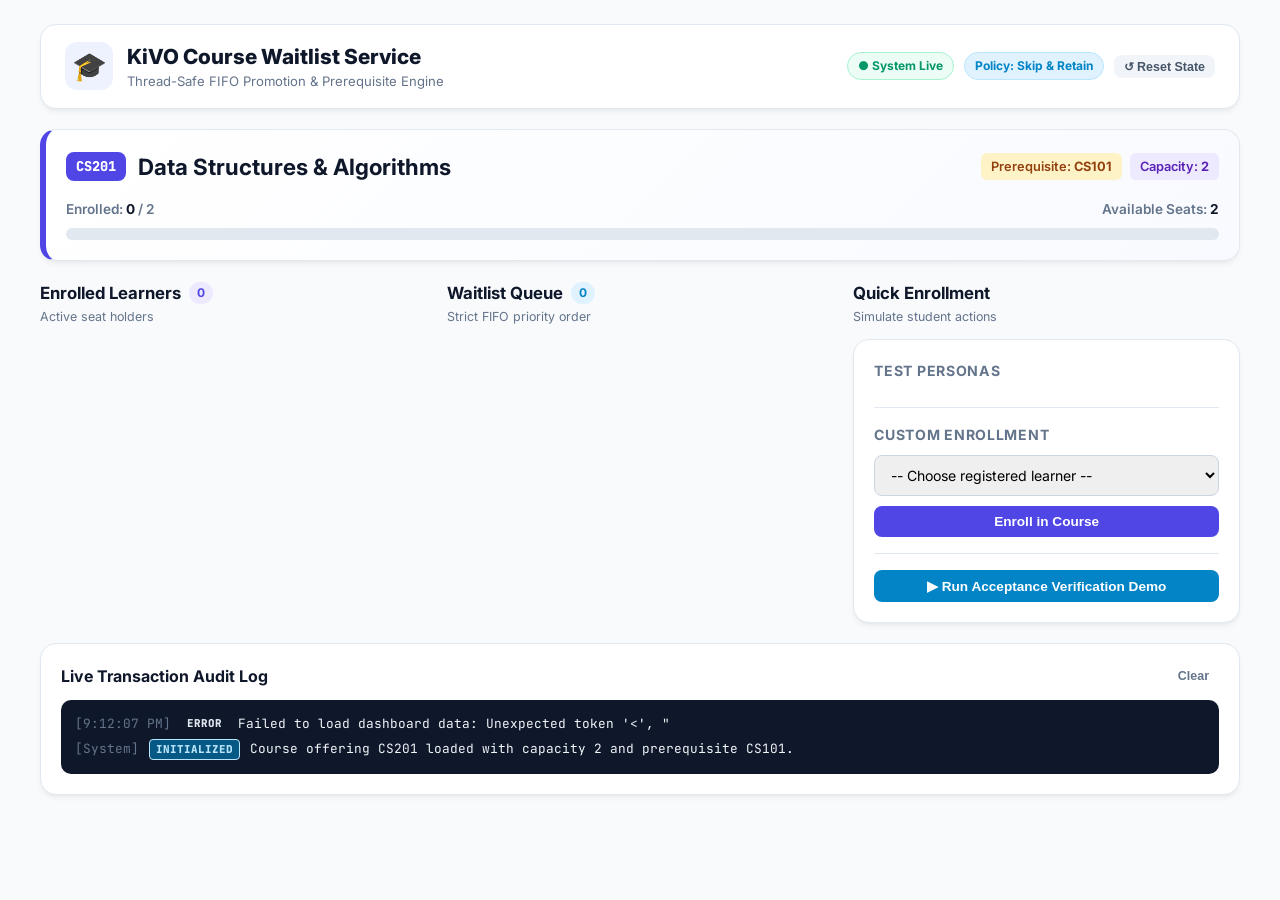
==== src/main/resources/static/index.html @ 7d2a57d2 "feat: complete Java Fullstack Spring Boot implementation with REST API, UI, and JUnit 5 tests" ====
<!DOCTYPE html>
<html lang="en">
<head>
    <meta charset="UTF-8">
    <meta name="viewport" content="width=device-width, initial-scale=1.0">
    <title>Course Waitlist Management — Fullstack Service</title>
    <link rel="stylesheet" href="style.css">
    <link rel="preconnect" href="https://fonts.googleapis.com">
    <link rel="preconnect" href="https://fonts.gstatic.com" crossorigin>
    <link href="https://fonts.googleapis.com/css2?family=Inter:wght@400;500;600;700;800&family=JetBrains+Mono:wght@400;600&display=swap" rel="stylesheet">
</head>
<body>
    <div class="app-container">
        <!-- Top Navigation -->
        <header class="app-header">
            <div class="header-left">
                <div class="logo-badge">🎓</div>
                <div>
                    <h1>KiVO Course Waitlist Service</h1>
                    <p class="subtitle">Thread-Safe FIFO Promotion & Prerequisite Engine</p>
                </div>
            </div>
            <div class="header-right">
                <span class="badge badge-pulse">● System Live</span>
                <span class="badge badge-info" id="policy-badge">Policy: Skip & Retain</span>
                <button class="btn btn-secondary btn-sm" id="btn-reset">↺ Reset State</button>
            </div>
        </header>

        <!-- Course Offering Hero Card -->
        <section class="card course-hero">
            <div class="course-meta">
                <div class="course-title-group">
                    <span class="course-code" id="course-id">CS201</span>
                    <h2 id="course-title">Data Structures & Algorithms</h2>
                </div>
                <div class="course-tags">
                    <span class="tag tag-prereq">Prerequisite: <strong id="course-prereq">CS101</strong></span>
                    <span class="tag tag-cap">Capacity: <strong id="course-capacity">2</strong></span>
                </div>
            </div>

            <!-- Capacity Progress Bar -->
            <div class="capacity-meter">
                <div class="meter-labels">
                    <span>Enrolled: <strong id="enrolled-count">0</strong> / <span id="capacity-total">2</span></span>
                    <span>Available Seats: <strong id="available-seats">2</strong></span>
                </div>
                <div class="progress-track">
                    <div class="progress-fill" id="capacity-fill" style="width: 0%"></div>
                </div>
            </div>
        </section>

        <!-- Main 3-Column Layout -->
        <div class="dashboard-grid">
            <!-- 1. Enrolled Column -->
            <div class="dashboard-col">
                <div class="col-header">
                    <h3>Enrolled Learners <span class="counter-bubble" id="enrolled-bubble">0</span></h3>
                    <span class="col-sub">Active seat holders</span>
                </div>
                <div class="card-list" id="enrolled-list">
                    <!-- Populated dynamically -->
                </div>
            </div>

            <!-- 2. Waitlist Column -->
            <div class="dashboard-col">
                <div class="col-header">
                    <h3>Waitlist Queue <span class="counter-bubble counter-waitlist" id="waitlist-bubble">0</span></h3>
                    <span class="col-sub">Strict FIFO priority order</span>
                </div>
                <div class="card-list" id="waitlist-list">
                    <!-- Populated dynamically -->
                </div>
            </div>

            <!-- 3. Actions & Personas Column -->
            <div class="dashboard-col">
                <div class="col-header">
                    <h3>Quick Enrollment</h3>
                    <span class="col-sub">Simulate student actions</span>
                </div>

                <div class="card action-card">
                    <h4>Test Personas</h4>
                    <div class="persona-buttons" id="persona-buttons">
                        <!-- Buttons populated dynamically -->
                    </div>

                    <hr class="divider">

                    <h4>Custom Enrollment</h4>
                    <form id="custom-enroll-form" class="custom-form">
                        <select id="learner-select" class="form-input">
                            <option value="">-- Choose registered learner --</option>
                        </select>
                        <button type="submit" class="btn btn-primary btn-block">Enroll in Course</button>
                    </form>

                    <hr class="divider">

                    <button class="btn btn-accent btn-block" id="btn-run-acceptance-demo">
                        ▶ Run Acceptance Verification Demo
                    </button>
                </div>
            </div>
        </div>

        <!-- Audit & Event Trail -->
        <section class="card audit-section">
            <div class="audit-header">
                <h3>Live Transaction Audit Log</h3>
                <button class="btn btn-ghost btn-sm" id="btn-clear-log">Clear</button>
            </div>
            <div class="audit-stream" id="audit-stream">
                <div class="log-entry log-info">
                    <span class="log-time">[System]</span>
                    <span class="log-badge badge-info">INITIALIZED</span>
                    <span class="log-msg">Course offering CS201 loaded with capacity 2 and prerequisite CS101.</span>
                </div>
            </div>
        </section>
    </div>

    <script src="app.js"></script>
</body>
</html>
---- src/main/resources/static/style.css ----
:root {
    --bg-main: #f8fafc;
    --card-bg: #ffffff;
    --border-color: #e2e8f0;
    --primary: #4f46e5;
    --primary-hover: #4338ca;
    --accent: #0ea5e9;
    --accent-hover: #0284c7;
    --success: #10b981;
    --success-bg: #ecfdf5;
    --warning: #f59e0b;
    --warning-bg: #fffbeb;
    --danger: #ef4444;
    --danger-bg: #fef2f2;
    --text-primary: #0f172a;
    --text-muted: #64748b;
    --radius-lg: 16px;
    --radius-md: 10px;
    --shadow: 0 4px 6px -1px rgba(0, 0, 0, 0.05), 0 2px 4px -2px rgba(0, 0, 0, 0.05);
}

* {
    box-sizing: border-box;
    margin: 0;
    padding: 0;
}

body {
    font-family: 'Inter', -apple-system, BlinkMacSystemFont, sans-serif;
    background-color: var(--bg-main);
    color: var(--text-primary);
    line-height: 1.5;
    padding: 24px;
}

.app-container {
    max-width: 1200px;
    margin: 0 auto;
    display: flex;
    flex-direction: column;
    gap: 20px;
}

/* Header */
.app-header {
    display: flex;
    justify-content: space-between;
    align-items: center;
    padding: 16px 24px;
    background: var(--card-bg);
    border-radius: var(--radius-lg);
    border: 1px solid var(--border-color);
    box-shadow: var(--shadow);
}

.header-left {
    display: flex;
    align-items: center;
    gap: 14px;
}

.logo-badge {
    font-size: 28px;
    background: #eef2ff;
    width: 48px;
    height: 48px;
    display: flex;
    align-items: center;
    justify-content: center;
    border-radius: 12px;
}

.app-header h1 {
    font-size: 1.3rem;
    font-weight: 800;
    color: var(--text-primary);
}

.subtitle {
    font-size: 0.82rem;
    color: var(--text-muted);
}

.header-right {
    display: flex;
    align-items: center;
    gap: 10px;
}

/* Badges */
.badge {
    font-size: 0.75rem;
    font-weight: 700;
    padding: 4px 10px;
    border-radius: 9999px;
    display: inline-flex;
    align-items: center;
}

.badge-pulse {
    background: #ecfdf5;
    color: #059669;
    border: 1px solid #a7f3d0;
}

.badge-info {
    background: #e0f2fe;
    color: #0284c7;
    border: 1px solid #bae6fd;
}

.badge-success {
    background: var(--success-bg);
    color: var(--success);
}

.badge-danger {
    background: var(--danger-bg);
    color: var(--danger);
}

.badge-warning {
    background: var(--warning-bg);
    color: var(--warning);
}

/* Card */
.card {
    background: var(--card-bg);
    border-radius: var(--radius-lg);
    border: 1px solid var(--border-color);
    padding: 20px;
    box-shadow: var(--shadow);
}

/* Course Hero */
.course-hero {
    display: flex;
    flex-direction: column;
    gap: 16px;
    background: linear-gradient(135deg, #ffffff 0%, #f8faff 100%);
    border-left: 6px solid var(--primary);
}

.course-meta {
    display: flex;
    justify-content: space-between;
    align-items: center;
    flex-wrap: wrap;
    gap: 12px;
}

.course-title-group {
    display: flex;
    align-items: center;
    gap: 12px;
}

.course-code {
    background: var(--primary);
    color: white;
    font-size: 0.85rem;
    font-weight: 800;
    padding: 4px 10px;
    border-radius: 8px;
    font-family: 'JetBrains Mono', monospace;
}

.course-title-group h2 {
    font-size: 1.4rem;
    font-weight: 700;
}

.course-tags {
    display: flex;
    gap: 8px;
}

.tag {
    font-size: 0.8rem;
    padding: 4px 10px;
    border-radius: 6px;
    font-weight: 600;
}

.tag-prereq {
    background: #fef3c7;
    color: #92400e;
}

.tag-cap {
    background: #ede9fe;
    color: #5b21b6;
}

/* Capacity Meter */
.capacity-meter {
    display: flex;
    flex-direction: column;
    gap: 8px;
}

.meter-labels {
    display: flex;
    justify-content: space-between;
    font-size: 0.85rem;
    font-weight: 600;
    color: var(--text-muted);
}

.meter-labels strong {
    color: var(--text-primary);
}

.progress-track {
    height: 12px;
    background: #e2e8f0;
    border-radius: 9999px;
    overflow: hidden;
}

.progress-fill {
    height: 100%;
    background: linear-gradient(90deg, #10b981, #0ea5e9);
    border-radius: 9999px;
    transition: width 0.4s ease;
}

/* Dashboard Grid */
.dashboard-grid {
    display: grid;
    grid-template-columns: repeat(3, 1fr);
    gap: 20px;
}

@media (max-width: 900px) {
    .dashboard-grid {
        grid-template-columns: 1fr;
    }
}

.dashboard-col {
    display: flex;
    flex-direction: column;
    gap: 12px;
}

.col-header {
    display: flex;
    flex-direction: column;
    gap: 2px;
}

.col-header h3 {
    font-size: 1.05rem;
    font-weight: 700;
    display: flex;
    align-items: center;
    gap: 8px;
}

.counter-bubble {
    font-size: 0.75rem;
    background: #ede9fe;
    color: var(--primary);
    padding: 2px 8px;
    border-radius: 9999px;
}

.counter-waitlist {
    background: #e0f2fe;
    color: #0284c7;
}

.col-sub {
    font-size: 0.78rem;
    color: var(--text-muted);
}

/* Card Lists */
.card-list {
    display: flex;
    flex-direction: column;
    gap: 10px;
    min-height: 240px;
}

.student-card {
    background: white;
    border: 1px solid var(--border-color);
    border-radius: var(--radius-md);
    padding: 12px 14px;
    display: flex;
    justify-content: space-between;
    align-items: center;
    box-shadow: 0 1px 3px rgba(0,0,0,0.04);
    animation: fadeIn 0.3s ease;
}

@keyframes fadeIn {
    from { opacity: 0; transform: translateY(4px); }
    to { opacity: 1; transform: translateY(0); }
}

.student-info {
    display: flex;
    flex-direction: column;
    gap: 2px;
}

.student-name-row {
    display: flex;
    align-items: center;
    gap: 8px;
}

.student-name {
    font-weight: 700;
    font-size: 0.92rem;
}

.seat-tag {
    font-size: 0.7rem;
    font-weight: 800;
    background: #e0f2fe;
    color: #0369a1;
    padding: 2px 6px;
    border-radius: 4px;
}

.rank-tag {
    font-size: 0.7rem;
    font-weight: 800;
    background: #ede9fe;
    color: #6d28d9;
    padding: 2px 6px;
    border-radius: 4px;
}

.student-id {
    font-family: 'JetBrains Mono', monospace;
    font-size: 0.75rem;
    color: var(--text-muted);
}

.student-prereqs {
    font-size: 0.72rem;
    color: #059669;
    font-weight: 600;
}

.student-prereqs.missing {
    color: #dc2626;
}

.empty-state {
    display: flex;
    flex-direction: column;
    align-items: center;
    justify-content: center;
    border: 2px dashed #cbd5e1;
    border-radius: var(--radius-md);
    padding: 30px;
    color: var(--text-muted);
    font-size: 0.85rem;
    text-align: center;
    height: 100%;
}

/* Action Card */
.action-card h4 {
    font-size: 0.88rem;
    font-weight: 700;
    color: var(--text-muted);
    margin-bottom: 10px;
    text-transform: uppercase;
    letter-spacing: 0.05em;
}

.persona-buttons {
    display: flex;
    flex-direction: column;
    gap: 8px;
}

.persona-btn {
    display: flex;
    justify-content: space-between;
    align-items: center;
    background: #f8fafc;
    border: 1px solid #cbd5e1;
    border-radius: 8px;
    padding: 8px 12px;
    cursor: pointer;
    font-size: 0.84rem;
    font-weight: 600;
    transition: all 0.15s ease;
}

.persona-btn:hover {
    background: #eef2ff;
    border-color: #818cf8;
}

.persona-meta {
    font-size: 0.72rem;
    font-weight: 500;
    color: var(--text-muted);
}

.divider {
    border: none;
    height: 1px;
    background: var(--border-color);
    margin: 16px 0;
}

.custom-form {
    display: flex;
    flex-direction: column;
    gap: 10px;
}

.form-input {
    width: 100%;
    padding: 10px 12px;
    border-radius: 8px;
    border: 1px solid #cbd5e1;
    font-size: 0.88rem;
    font-family: inherit;
}

/* Buttons */
.btn {
    border: none;
    border-radius: 8px;
    padding: 8px 16px;
    font-size: 0.85rem;
    font-weight: 600;
    cursor: pointer;
    transition: background-color 0.15s ease;
    display: inline-flex;
    align-items: center;
    justify-content: center;
    gap: 6px;
}

.btn-sm {
    padding: 4px 10px;
    font-size: 0.78rem;
}

.btn-block {
    width: 100%;
}

.btn-primary {
    background: var(--primary);
    color: white;
}
.btn-primary:hover { background: var(--primary-hover); }

.btn-secondary {
    background: #f1f5f9;
    color: #475569;
}
.btn-secondary:hover { background: #e2e8f0; }

.btn-accent {
    background: #0284c7;
    color: white;
}
.btn-accent:hover { background: #0369a1; }

.btn-danger {
    background: #fee2e2;
    color: #b91c1c;
    border: 1px solid #fca5a5;
}
.btn-danger:hover { background: #fecaca; }

.btn-ghost {
    background: transparent;
    color: var(--text-muted);
}
.btn-ghost:hover { background: #f1f5f9; }

/* Audit Section */
.audit-section {
    display: flex;
    flex-direction: column;
    gap: 12px;
}

.audit-header {
    display: flex;
    justify-content: space-between;
    align-items: center;
}

.audit-header h3 {
    font-size: 1rem;
    font-weight: 700;
}

.audit-stream {
    background: #0f172a;
    color: #e2e8f0;
    border-radius: var(--radius-md);
    padding: 14px;
    font-family: 'JetBrains Mono', monospace;
    font-size: 0.8rem;
    max-height: 220px;
    overflow-y: auto;
    display: flex;
    flex-direction: column;
    gap: 6px;
}

.log-entry {
    display: flex;
    align-items: flex-start;
    gap: 10px;
}

.log-time {
    color: #64748b;
    flex-shrink: 0;
}

.log-badge {
    font-size: 0.68rem;
    font-weight: 800;
    padding: 1px 6px;
    border-radius: 4px;
    flex-shrink: 0;
}

.log-badge.badge-success { background: #065f46; color: #a7f3d0; }
.log-badge.badge-info { background: #075985; color: #bae6fd; }
.log-badge.badge-warning { background: #78350f; color: #fde68a; }
.log-badge.badge-danger { background: #991b1b; color: #fecaca; }

.log-msg {
    color: #f1f5f9;
}
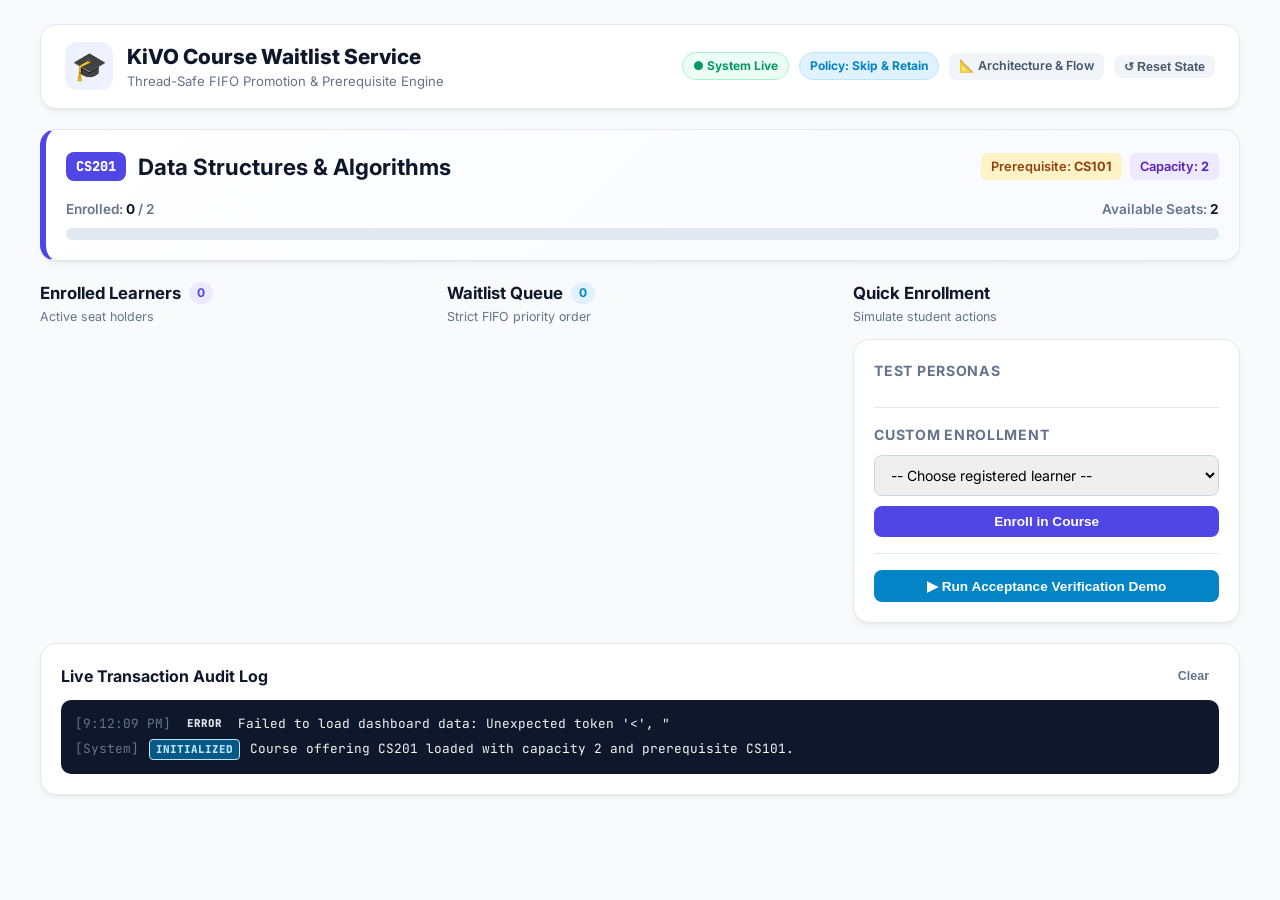
==== commit f62e1449: "feat: upgrade to Spring Boot 4.1.2, add Mermaid sequence diagrams to design spec, and create archite" ====
--- a/src/main/resources/static/index.html
+++ b/src/main/resources/static/index.html
@@ -23,6 +23,7 @@
             <div class="header-right">
                 <span class="badge badge-pulse">● System Live</span>
                 <span class="badge badge-info" id="policy-badge">Policy: Skip & Retain</span>
+                <a href="architecture.html" class="btn btn-secondary btn-sm" style="text-decoration:none;">📐 Architecture & Flow</a>
                 <button class="btn btn-secondary btn-sm" id="btn-reset">↺ Reset State</button>
             </div>
         </header>
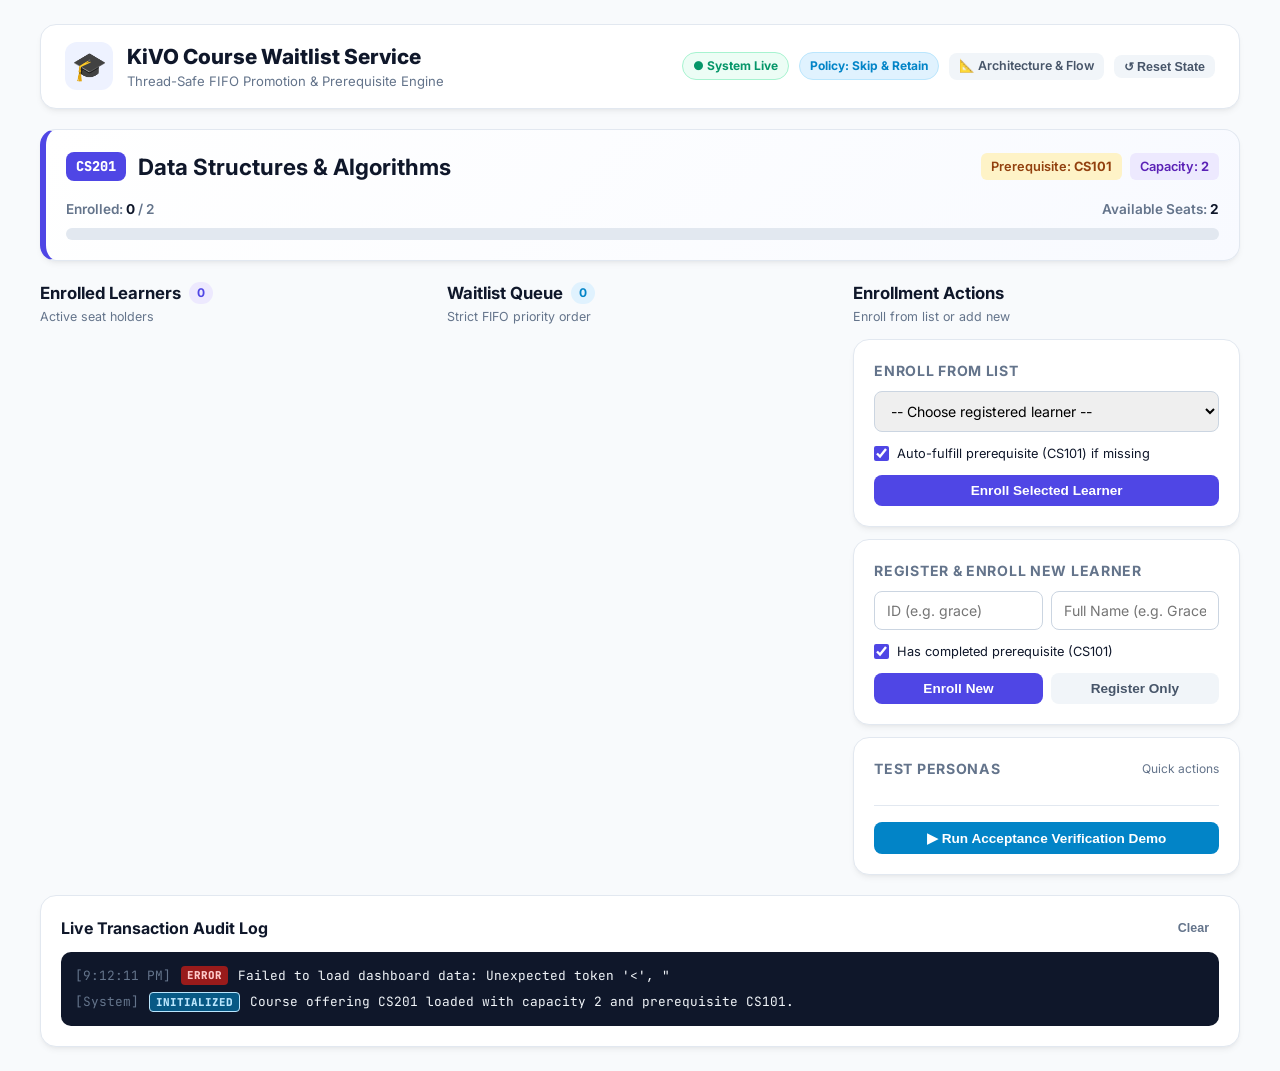
==== commit 6e818c96: "feat: add Enroll New Learner form, auto-fulfill prereq toggle, and individual persona prerequisite m" ====
--- a/src/main/resources/static/index.html
+++ b/src/main/resources/static/index.html
@@ -80,25 +80,53 @@
             <!-- 3. Actions & Personas Column -->
             <div class="dashboard-col">
                 <div class="col-header">
-                    <h3>Quick Enrollment</h3>
-                    <span class="col-sub">Simulate student actions</span>
+                    <h3>Enrollment Actions</h3>
+                    <span class="col-sub">Enroll from list or add new</span>
                 </div>
 
+                <!-- 1. Enroll from List Card -->
                 <div class="card action-card">
-                    <h4>Test Personas</h4>
-                    <div class="persona-buttons" id="persona-buttons">
-                        <!-- Buttons populated dynamically -->
-                    </div>
-
-                    <hr class="divider">
-
-                    <h4>Custom Enrollment</h4>
+                    <h4>Enroll from List</h4>
                     <form id="custom-enroll-form" class="custom-form">
                         <select id="learner-select" class="form-input">
                             <option value="">-- Choose registered learner --</option>
                         </select>
-                        <button type="submit" class="btn btn-primary btn-block">Enroll in Course</button>
+                        <label class="checkbox-row" title="If learner lacks CS101, automatically satisfies prerequisite before submitting enrollment">
+                            <input type="checkbox" id="auto-fulfill-prereq" checked>
+                            <span>Auto-fulfill prerequisite (CS101) if missing</span>
+                        </label>
+                        <button type="submit" class="btn btn-primary btn-block">Enroll Selected Learner</button>
                     </form>
+                </div>
+
+                <!-- 2. Register & Enroll New Learner Card -->
+                <div class="card action-card">
+                    <h4>Register & Enroll New Learner</h4>
+                    <form id="new-learner-form" class="custom-form">
+                        <div class="form-row-2">
+                            <input type="text" id="new-learner-id" class="form-input" placeholder="ID (e.g. grace)" required>
+                            <input type="text" id="new-learner-name" class="form-input" placeholder="Full Name (e.g. Grace Hopper)" required>
+                        </div>
+                        <label class="checkbox-row">
+                            <input type="checkbox" id="new-learner-prereq" checked>
+                            <span>Has completed prerequisite (CS101)</span>
+                        </label>
+                        <div style="display:flex; gap:8px;">
+                            <button type="submit" class="btn btn-primary" style="flex:1;">Enroll New</button>
+                            <button type="button" id="btn-register-only" class="btn btn-secondary" style="flex:1;">Register Only</button>
+                        </div>
+                    </form>
+                </div>
+
+                <!-- 3. Test Personas & Quick Actions Card -->
+                <div class="card action-card">
+                    <div style="display:flex; justify-content:space-between; align-items:center; margin-bottom:10px;">
+                        <h4 style="margin-bottom:0;">Test Personas</h4>
+                        <span style="font-size:0.75rem; color:var(--text-muted);">Quick actions</span>
+                    </div>
+                    <div class="persona-buttons" id="persona-buttons">
+                        <!-- Buttons populated dynamically with Enroll & Prereq toggle -->
+                    </div>
 
                     <hr class="divider">
 
--- a/src/main/resources/static/style.css
+++ b/src/main/resources/static/style.css
@@ -383,6 +383,61 @@
     gap: 8px;
 }
 
+.persona-item {
+    background: #f8fafc;
+    border: 1px solid #cbd5e1;
+    border-radius: 8px;
+    padding: 10px 12px;
+    display: flex;
+    justify-content: space-between;
+    align-items: center;
+    gap: 8px;
+    transition: all 0.15s ease;
+}
+
+.persona-item:hover {
+    background: #f1f5f9;
+    border-color: #94a3b8;
+}
+
+.persona-actions {
+    display: flex;
+    align-items: center;
+    gap: 6px;
+    flex-shrink: 0;
+}
+
+.checkbox-row {
+    display: flex;
+    align-items: center;
+    gap: 8px;
+    font-size: 0.8rem;
+    color: var(--text-primary);
+    cursor: pointer;
+    user-select: none;
+    margin: 2px 0;
+}
+
+.checkbox-row input[type="checkbox"] {
+    width: 15px;
+    height: 15px;
+    accent-color: var(--primary);
+    cursor: pointer;
+}
+
+.form-row-2 {
+    display: grid;
+    grid-template-columns: 1fr 1fr;
+    gap: 8px;
+}
+
+.btn-xs {
+    padding: 3px 8px;
+    font-size: 0.72rem;
+    font-weight: 700;
+    border-radius: 6px;
+}
+
 .persona-btn {
     display: flex;
     justify-content: space-between;
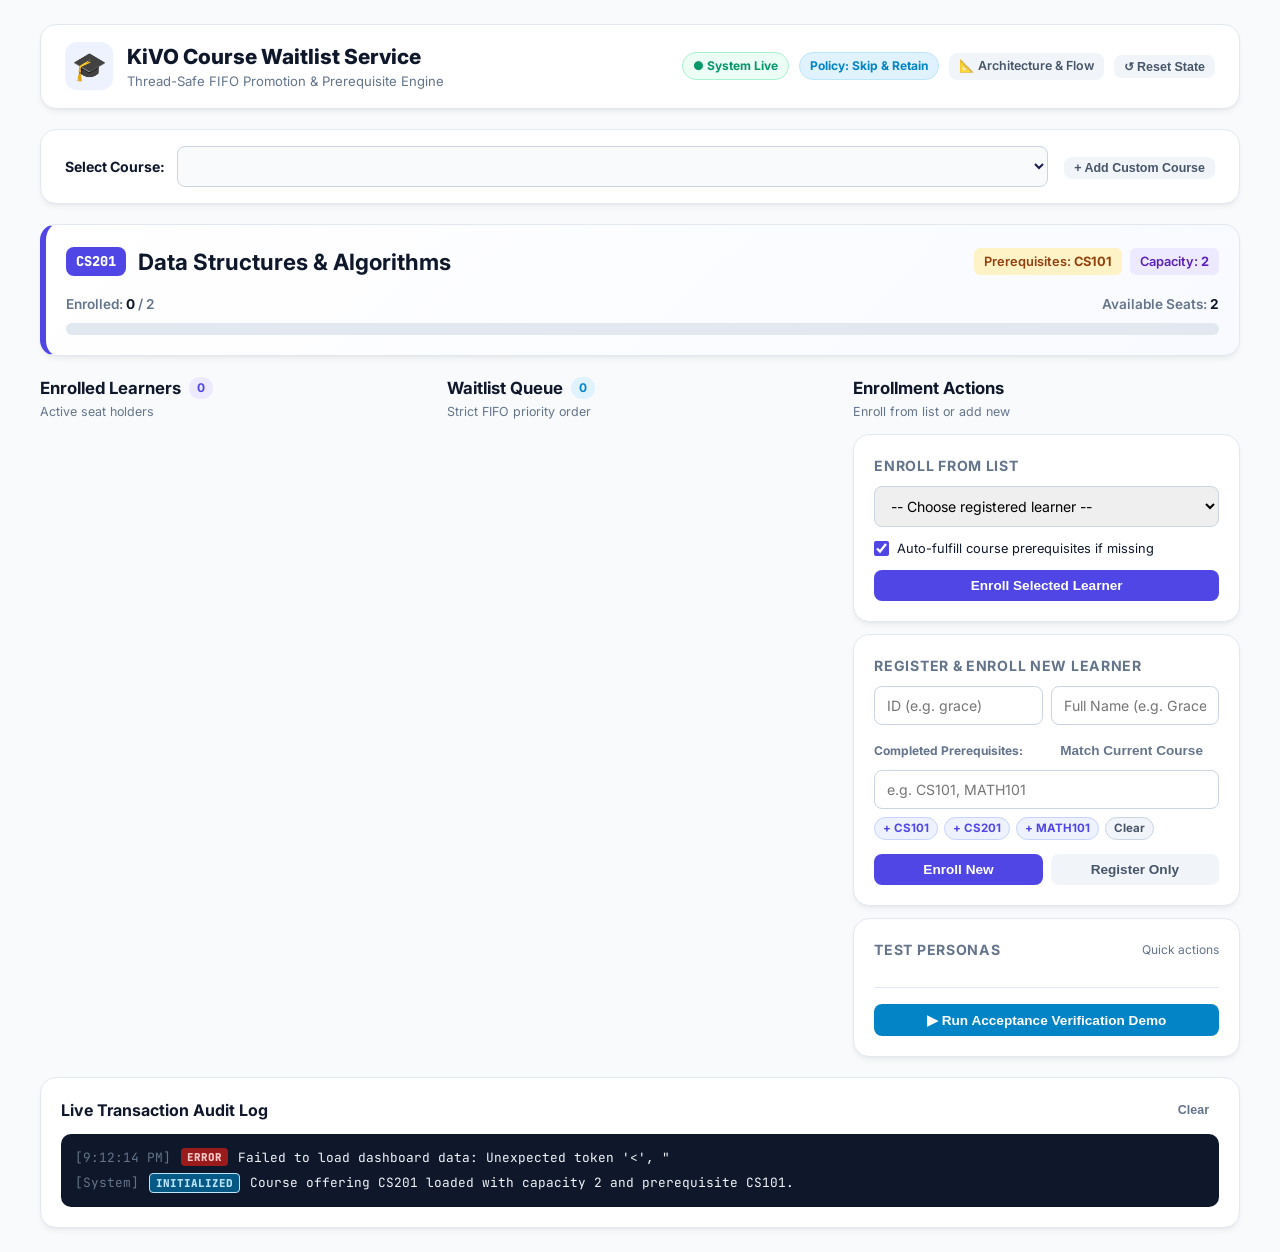
==== commit d3bcd87c: "feat: add multi-course offering catalog switcher, custom course creator, and dynamic prerequisite ma" ====
--- a/src/main/resources/static/index.html
+++ b/src/main/resources/static/index.html
@@ -28,6 +28,36 @@
             </div>
         </header>
 
+        <!-- Course Catalog & Switcher Bar -->
+        <section class="card course-switcher-card">
+            <div class="switcher-row">
+                <div class="switcher-left">
+                    <label for="course-offering-select" class="switcher-label">Select Course:</label>
+                    <select id="course-offering-select" class="form-input offering-dropdown">
+                        <!-- Populated dynamically with all courses from /api/offerings -->
+                    </select>
+                </div>
+                <div class="switcher-right">
+                    <button class="btn btn-secondary btn-sm" id="btn-toggle-new-course">+ Add Custom Course</button>
+                </div>
+            </div>
+
+            <!-- Expandable New Course Form -->
+            <form id="new-course-form" class="new-course-form" style="display:none; margin-top:16px; padding-top:16px; border-top:1px solid var(--border-color);">
+                <div style="font-weight:700; font-size:0.9rem; margin-bottom:8px;">Create New Course Offering</div>
+                <div class="form-row-4">
+                    <input type="text" id="new-course-id" class="form-input" placeholder="Course Code (e.g. AI101)" required>
+                    <input type="text" id="new-course-title" class="form-input" placeholder="Course Title (e.g. Intro to AI)" required>
+                    <input type="number" id="new-course-capacity" class="form-input" placeholder="Capacity" min="1" max="100" value="3" required>
+                    <input type="text" id="new-course-prereqs" class="form-input" placeholder="Prerequisites (e.g. CS101, MATH101)">
+                </div>
+                <div style="display:flex; justify-content:flex-end; gap:8px; margin-top:10px;">
+                    <button type="button" class="btn btn-ghost btn-sm" id="btn-cancel-new-course">Cancel</button>
+                    <button type="submit" class="btn btn-primary btn-sm">Create & Switch Course</button>
+                </div>
+            </form>
+        </section>
+
         <!-- Course Offering Hero Card -->
         <section class="card course-hero">
             <div class="course-meta">
@@ -36,7 +66,7 @@
                     <h2 id="course-title">Data Structures & Algorithms</h2>
                 </div>
                 <div class="course-tags">
-                    <span class="tag tag-prereq">Prerequisite: <strong id="course-prereq">CS101</strong></span>
+                    <span class="tag tag-prereq">Prerequisites: <strong id="course-prereq">CS101</strong></span>
                     <span class="tag tag-cap">Capacity: <strong id="course-capacity">2</strong></span>
                 </div>
             </div>
@@ -91,9 +121,9 @@
                         <select id="learner-select" class="form-input">
                             <option value="">-- Choose registered learner --</option>
                         </select>
-                        <label class="checkbox-row" title="If learner lacks CS101, automatically satisfies prerequisite before submitting enrollment">
+                        <label class="checkbox-row" title="If learner lacks active course prerequisites, automatically satisfies them before submitting enrollment">
                             <input type="checkbox" id="auto-fulfill-prereq" checked>
-                            <span>Auto-fulfill prerequisite (CS101) if missing</span>
+                            <span id="auto-fulfill-label">Auto-fulfill course prerequisites if missing</span>
                         </label>
                         <button type="submit" class="btn btn-primary btn-block">Enroll Selected Learner</button>
                     </form>
@@ -107,11 +137,20 @@
                             <input type="text" id="new-learner-id" class="form-input" placeholder="ID (e.g. grace)" required>
                             <input type="text" id="new-learner-name" class="form-input" placeholder="Full Name (e.g. Grace Hopper)" required>
                         </div>
-                        <label class="checkbox-row">
-                            <input type="checkbox" id="new-learner-prereq" checked>
-                            <span>Has completed prerequisite (CS101)</span>
-                        </label>
-                        <div style="display:flex; gap:8px;">
+                        <div style="display:flex; flex-direction:column; gap:4px;">
+                            <div style="display:flex; justify-content:space-between; align-items:center;">
+                                <label style="font-size:0.75rem; font-weight:700; color:var(--text-muted);">Completed Prerequisites:</label>
+                                <button type="button" class="btn btn-ghost btn-xs" id="btn-match-course-prereqs">Match Current Course</button>
+                            </div>
+                            <input type="text" id="new-learner-completed-courses" class="form-input" placeholder="e.g. CS101, MATH101">
+                            <div class="quick-chip-row" id="quick-prereq-chips">
+                                <span class="chip" onclick="addChipCourse('CS101')">+ CS101</span>
+                                <span class="chip" onclick="addChipCourse('CS201')">+ CS201</span>
+                                <span class="chip" onclick="addChipCourse('MATH101')">+ MATH101</span>
+                                <span class="chip" onclick="addChipCourse('None')" style="background:#f1f5f9; color:#475569; border-color:#cbd5e1;">Clear</span>
+                            </div>
+                        </div>
+                        <div style="display:flex; gap:8px; margin-top:4px;">
                             <button type="submit" class="btn btn-primary" style="flex:1;">Enroll New</button>
                             <button type="button" id="btn-register-only" class="btn btn-secondary" style="flex:1;">Register Only</button>
                         </div>
--- a/src/main/resources/static/style.css
+++ b/src/main/resources/static/style.css
@@ -383,6 +383,85 @@
     gap: 8px;
 }
 
+/* Course Switcher */
+.course-switcher-card {
+    padding: 16px 24px;
+    background: var(--card-bg);
+    border-radius: var(--radius-lg);
+    border: 1px solid var(--border-color);
+    box-shadow: var(--shadow);
+}
+
+.switcher-row {
+    display: flex;
+    justify-content: space-between;
+    align-items: center;
+    gap: 16px;
+    flex-wrap: wrap;
+}
+
+.switcher-left {
+    display: flex;
+    align-items: center;
+    gap: 12px;
+    flex: 1;
+    min-width: 280px;
+}
+
+.switcher-label {
+    font-size: 0.88rem;
+    font-weight: 700;
+    color: var(--text-primary);
+    white-space: nowrap;
+}
+
+.offering-dropdown {
+    font-size: 0.92rem;
+    font-weight: 600;
+    background: #f8fafc;
+    border-color: #818cf8;
+    color: #1e1b4b;
+    padding: 8px 14px;
+    cursor: pointer;
+}
+
+.form-row-4 {
+    display: grid;
+    grid-template-columns: 1fr 2fr 1fr 2fr;
+    gap: 8px;
+}
+
+@media (max-width: 768px) {
+    .form-row-4 {
+        grid-template-columns: 1fr;
+    }
+}
+
+.quick-chip-row {
+    display: flex;
+    gap: 6px;
+    flex-wrap: wrap;
+    margin-top: 4px;
+}
+
+.chip {
+    background: #eef2ff;
+    color: #4f46e5;
+    border: 1px solid #c7d2fe;
+    font-size: 0.72rem;
+    font-weight: 700;
+    padding: 2px 8px;
+    border-radius: 9999px;
+    cursor: pointer;
+    user-select: none;
+    transition: all 0.15s ease;
+}
+
+.chip:hover {
+    background: #4f46e5;
+    color: #ffffff;
+}
+
 .persona-item {
     background: #f8fafc;
     border: 1px solid #cbd5e1;
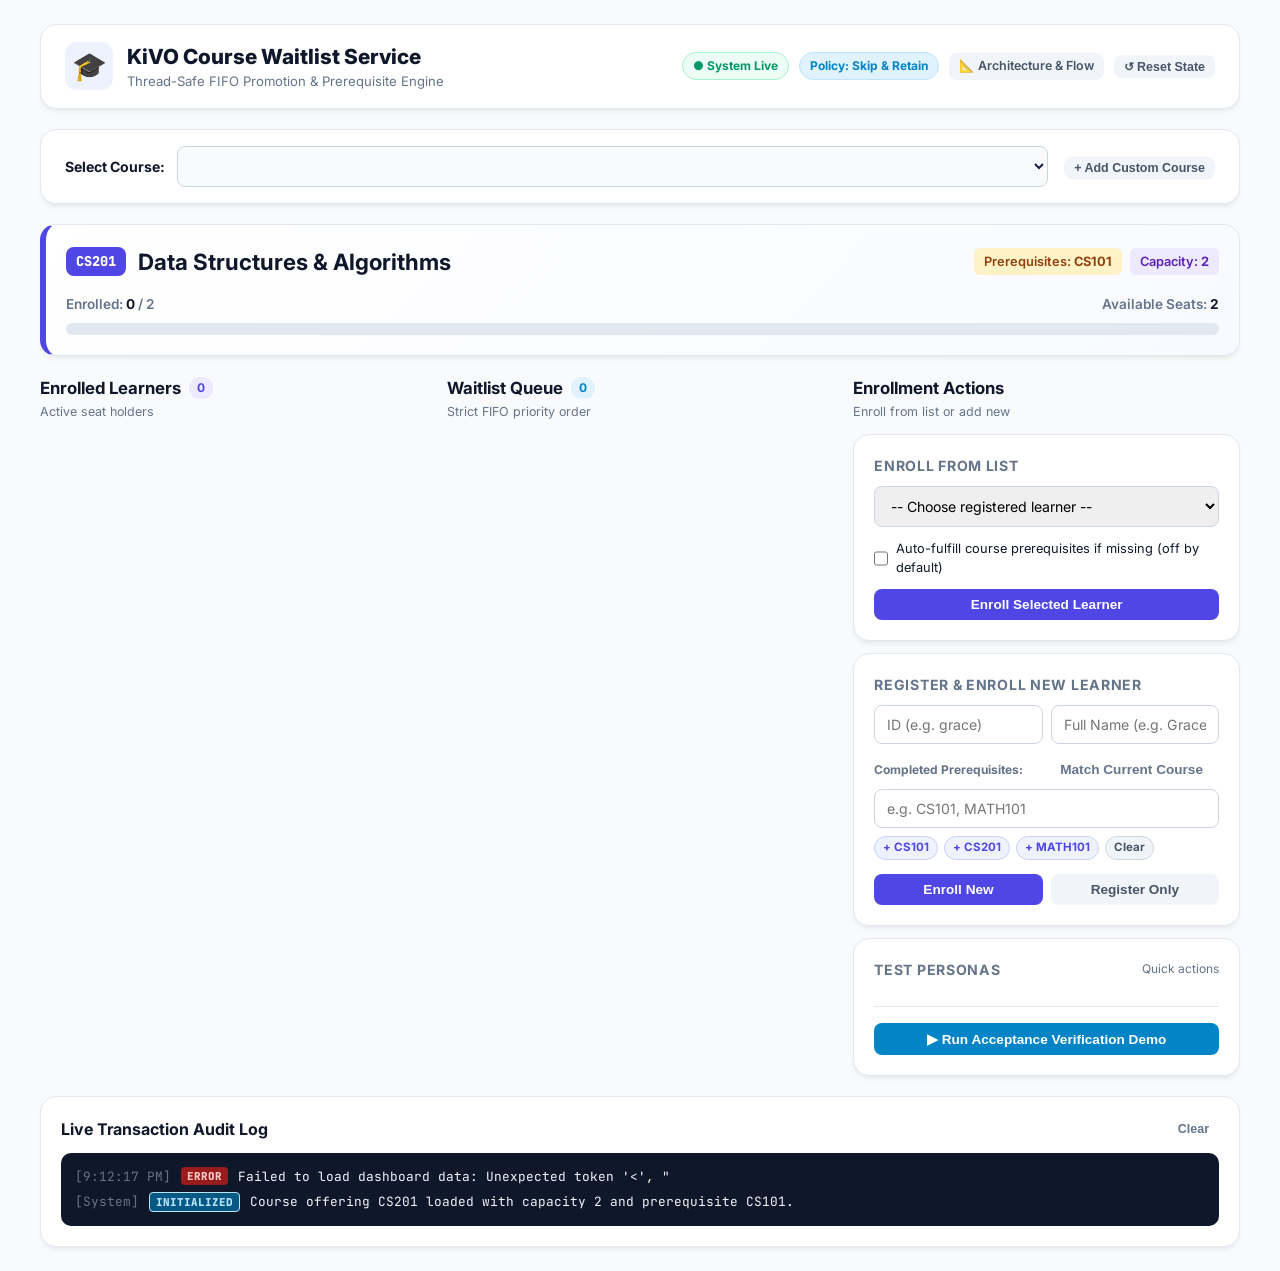
==== commit 4d55ffcd: "fix(ui): uncheck auto-fulfill prerequisites checkbox by default and reset learners on reset" ====
--- a/src/main/resources/static/index.html
+++ b/src/main/resources/static/index.html
@@ -121,9 +121,9 @@
                         <select id="learner-select" class="form-input">
                             <option value="">-- Choose registered learner --</option>
                         </select>
-                        <label class="checkbox-row" title="If learner lacks active course prerequisites, automatically satisfies them before submitting enrollment">
-                            <input type="checkbox" id="auto-fulfill-prereq" checked>
-                            <span id="auto-fulfill-label">Auto-fulfill course prerequisites if missing</span>
+                        <label class="checkbox-row" title="If checked, automatically satisfies missing course prerequisites before submitting enrollment">
+                            <input type="checkbox" id="auto-fulfill-prereq">
+                            <span id="auto-fulfill-label">Auto-fulfill course prerequisites if missing (off by default)</span>
                         </label>
                         <button type="submit" class="btn btn-primary btn-block">Enroll Selected Learner</button>
                     </form>
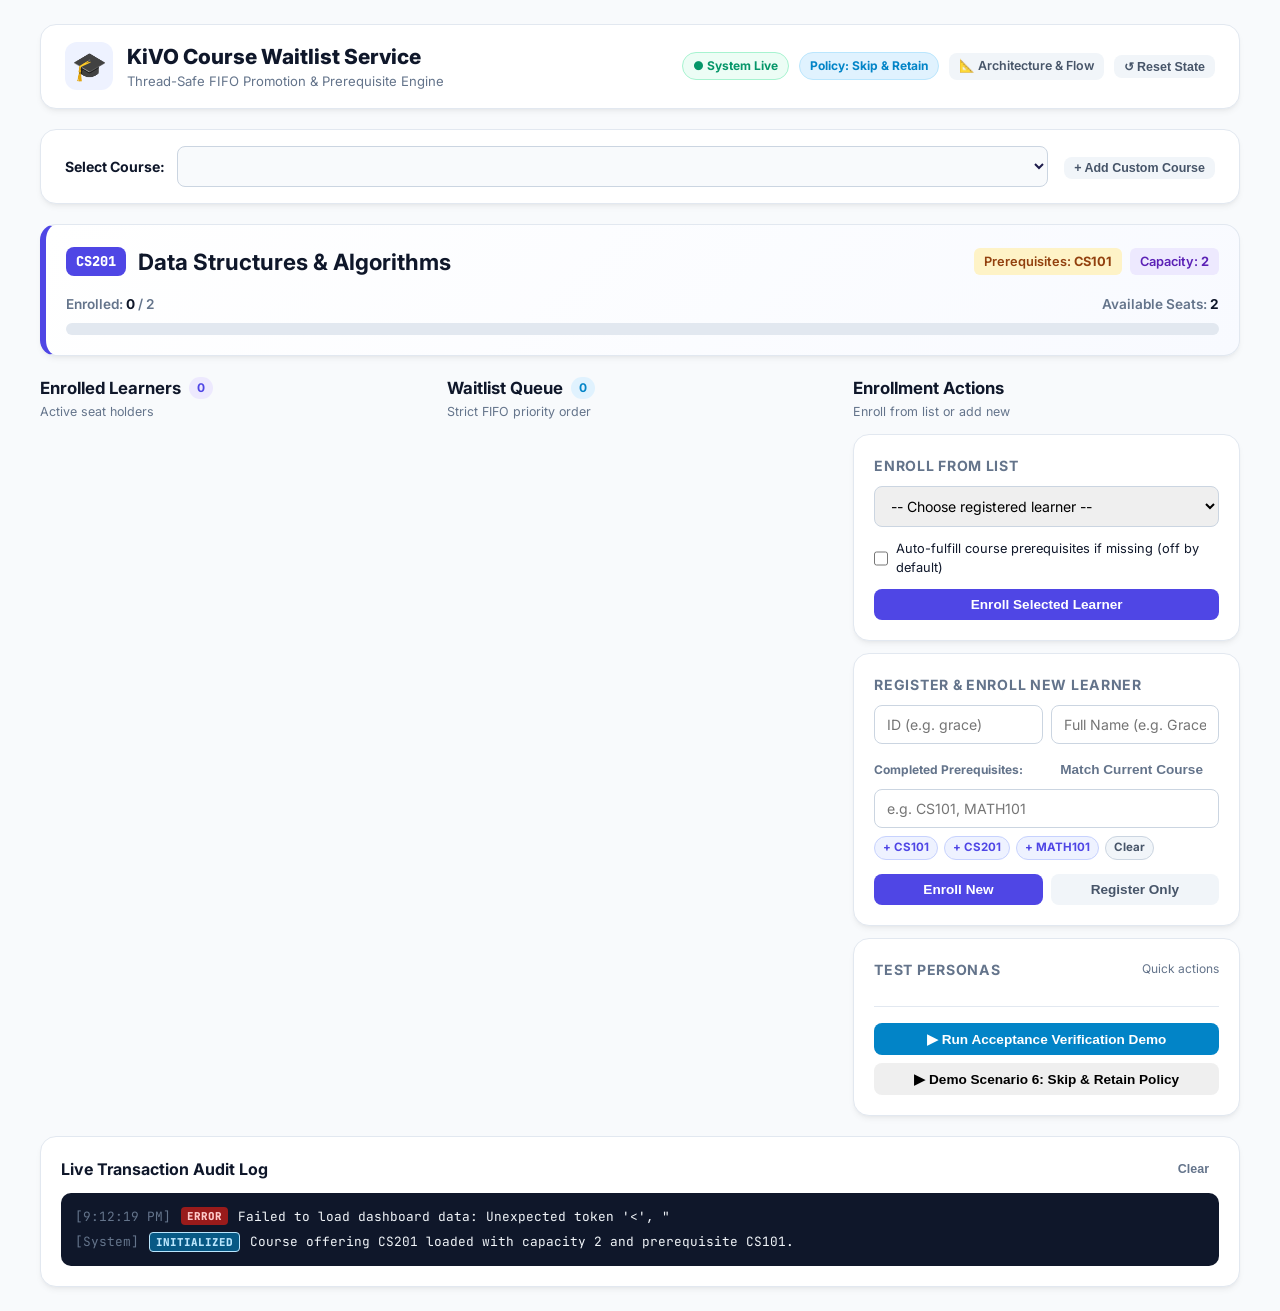
==== commit aa740f49: "feat: add direct waitlist pending prerequisite action and 1-click skip-and-retain demo" ====
--- a/src/main/resources/static/index.html
+++ b/src/main/resources/static/index.html
@@ -172,6 +172,9 @@
                     <button class="btn btn-accent btn-block" id="btn-run-acceptance-demo">
                         ▶ Run Acceptance Verification Demo
                     </button>
+                    <button class="btn btn-warning btn-block" id="btn-run-skip-demo" style="margin-top:8px;">
+                        ▶ Demo Scenario 6: Skip & Retain Policy
+                    </button>
                 </div>
             </div>
         </div>
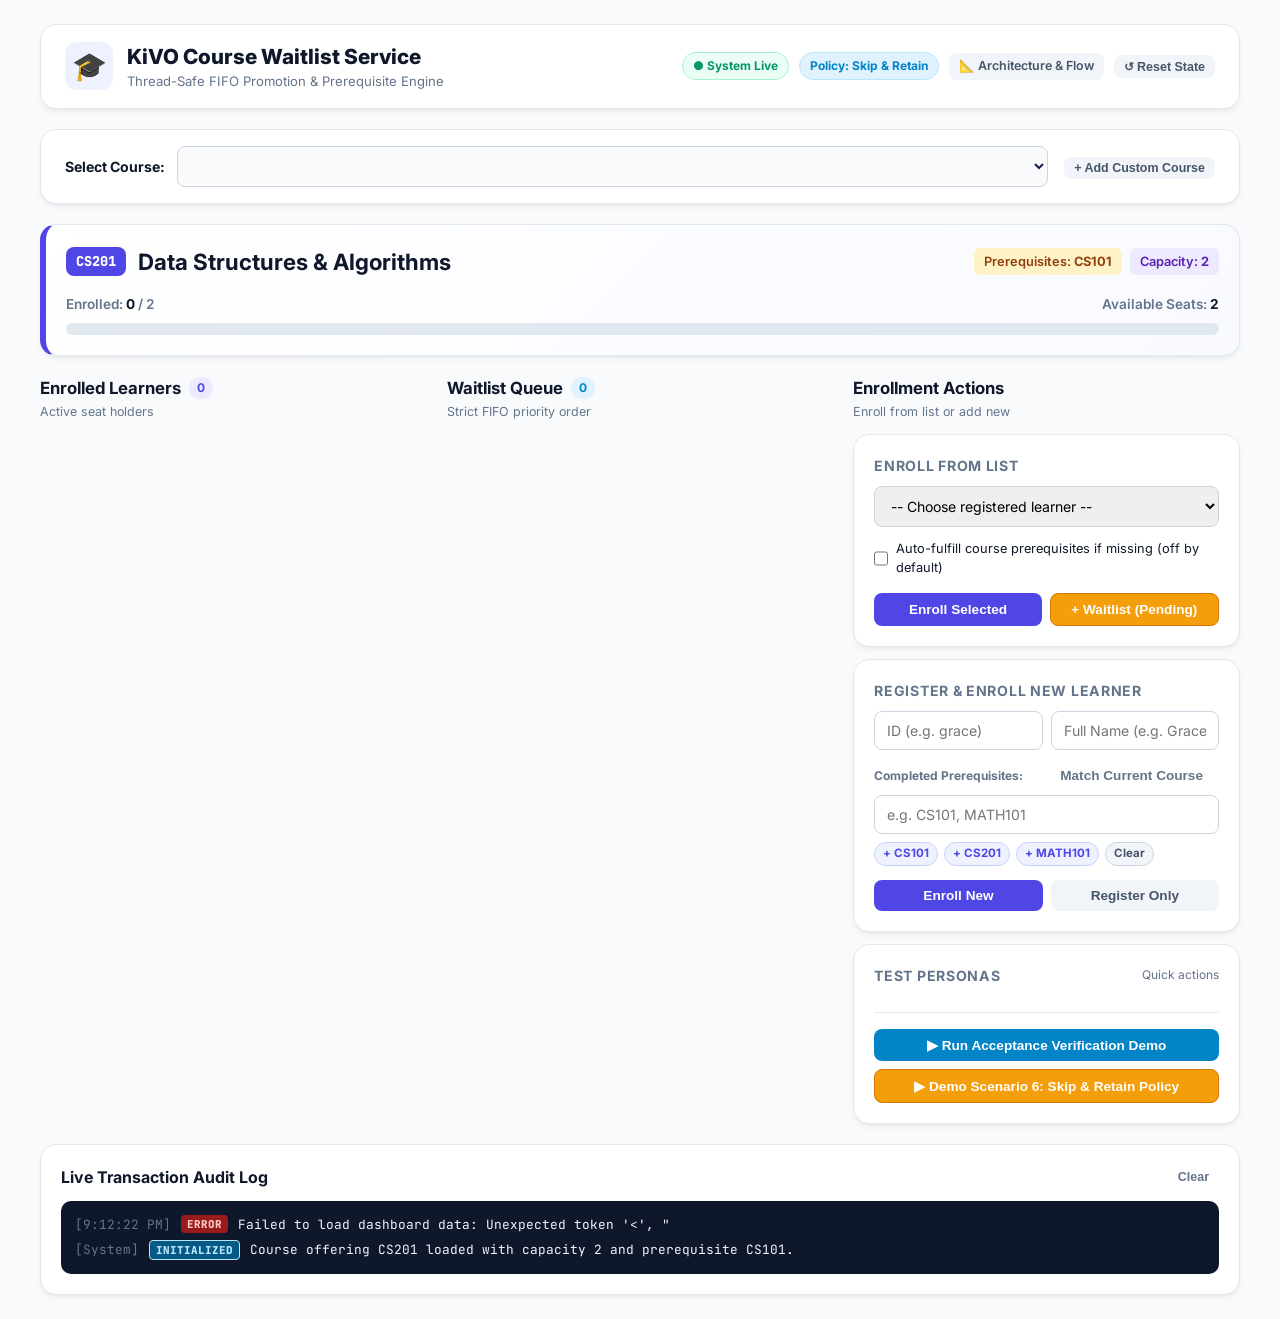
==== commit f1926efd: "feat(ui): add prominent + Waitlist (Pending) button in primary form and style.css" ====
--- a/src/main/resources/static/index.html
+++ b/src/main/resources/static/index.html
@@ -4,7 +4,7 @@
     <meta charset="UTF-8">
     <meta name="viewport" content="width=device-width, initial-scale=1.0">
     <title>Course Waitlist Management — Fullstack Service</title>
-    <link rel="stylesheet" href="style.css">
+    <link rel="stylesheet" href="style.css?v=2.0.2">
     <link rel="preconnect" href="https://fonts.googleapis.com">
     <link rel="preconnect" href="https://fonts.gstatic.com" crossorigin>
     <link href="https://fonts.googleapis.com/css2?family=Inter:wght@400;500;600;700;800&family=JetBrains+Mono:wght@400;600&display=swap" rel="stylesheet">
@@ -125,7 +125,10 @@
                             <input type="checkbox" id="auto-fulfill-prereq">
                             <span id="auto-fulfill-label">Auto-fulfill course prerequisites if missing (off by default)</span>
                         </label>
-                        <button type="submit" class="btn btn-primary btn-block">Enroll Selected Learner</button>
+                        <div style="display:flex; gap:8px; margin-top:4px;">
+                            <button type="submit" class="btn btn-primary" style="flex:1;">Enroll Selected</button>
+                            <button type="button" id="btn-queue-waitlist-pending" class="btn btn-warning" style="flex:1;" title="Place selected learner directly onto waitlist with pending prerequisites to test Skip-and-Retain">+ Waitlist (Pending)</button>
+                        </div>
                     </form>
                 </div>
 
@@ -195,6 +198,6 @@
         </section>
     </div>
 
-    <script src="app.js"></script>
+    <script src="app.js?v=2.0.2"></script>
 </body>
 </html>
--- a/src/main/resources/static/style.css
+++ b/src/main/resources/static/style.css
@@ -606,6 +606,15 @@
 }
 .btn-accent:hover { background: #0369a1; }
 
+.btn-warning {
+    background: #f59e0b;
+    color: #ffffff;
+    border: 1px solid #d97706;
+}
+.btn-warning:hover {
+    background: #d97706;
+}
+
 .btn-danger {
     background: #fee2e2;
     color: #b91c1c;
